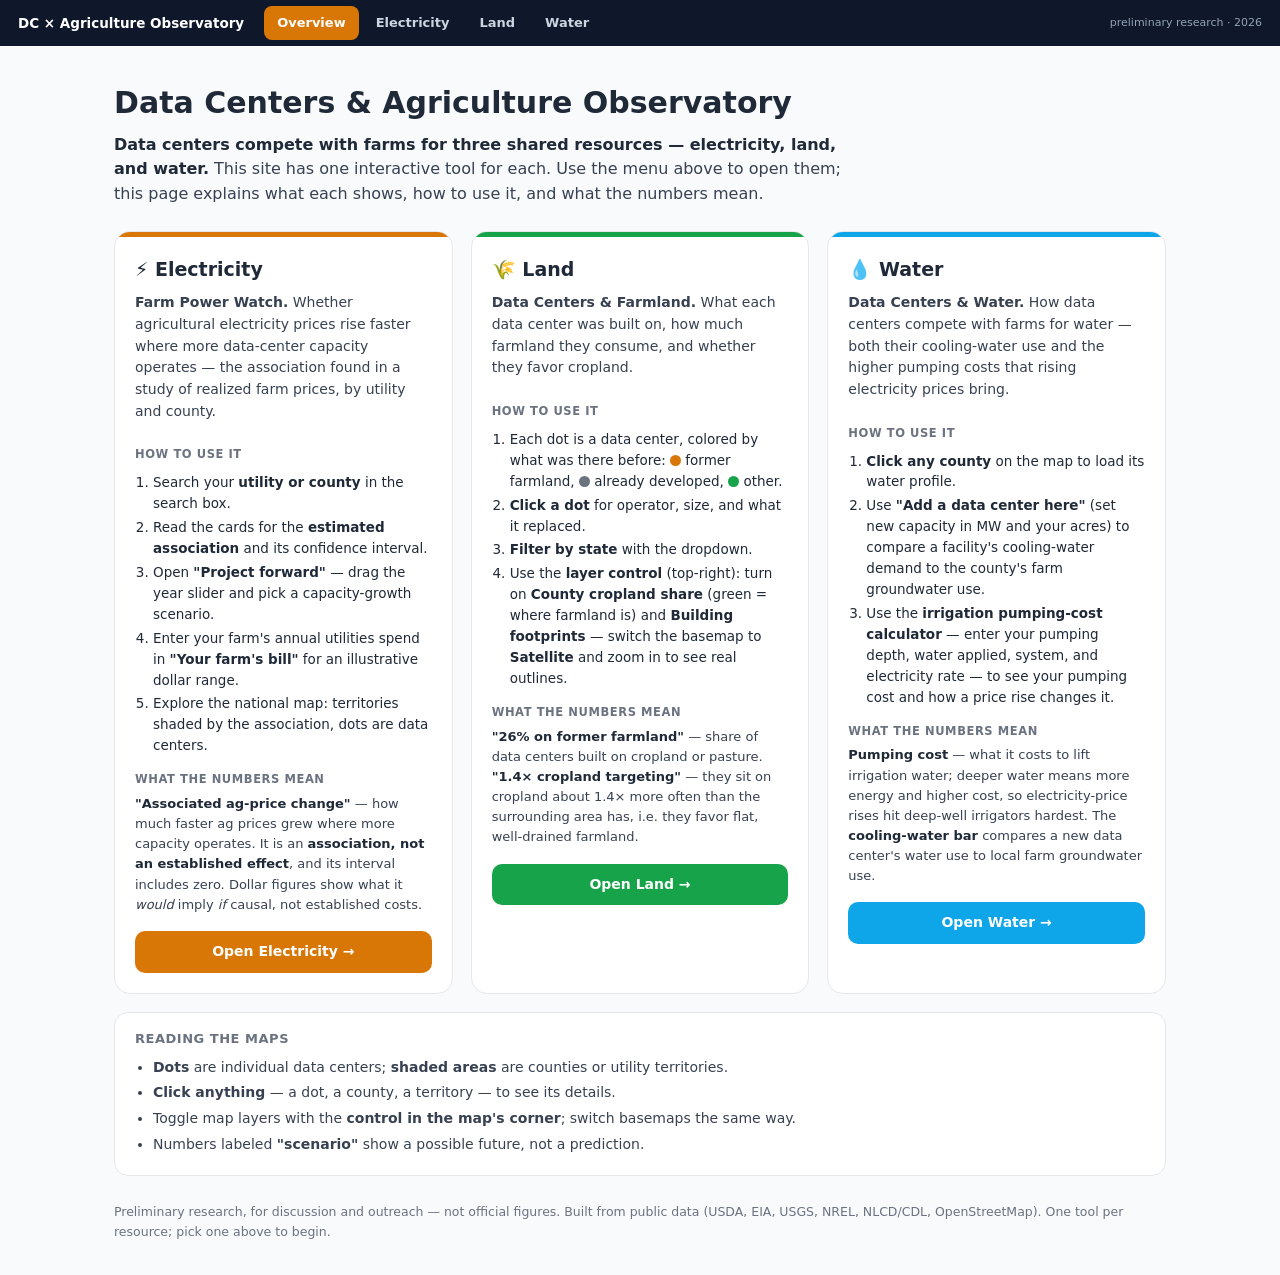
==== index.html @ 44971e9e "Add files via upload" ====
<!DOCTYPE html>
<html lang="en">
<head>
<meta charset="utf-8"/>
<meta name="viewport" content="width=device-width, initial-scale=1"/>
<title>DC × Agriculture Observatory — Overview</title>
<style>
  :root{--amber:#d97706;--green:#16a34a;--blue:#0ea5e9;--ink:#1f2937;--muted:#6b7280;--line:#e5e7eb;--bg:#f8fafc}
  *{box-sizing:border-box}
  body{margin:0;font-family:system-ui,-apple-system,Segoe UI,Roboto,sans-serif;color:var(--ink);background:var(--bg);line-height:1.55}
  .obs-nav{display:flex;align-items:center;gap:4px;background:#0f172a;padding:0 18px;height:46px;position:sticky;top:0;z-index:9999}
  .obs-nav .obs-brand{font-weight:700;font-size:13.5px;color:#fff;margin-right:16px}
  .obs-nav a{color:#cbd5e1;text-decoration:none;padding:7px 13px;border-radius:8px;font-size:13px;font-weight:600}
  .obs-nav a:hover{background:#1e293b;color:#fff}
  .obs-nav a.active{background:#d97706;color:#fff}
  .obs-nav .spacer{flex:1}.obs-nav .tag{font-size:11px;color:#94a3b8}
  .hero{max-width:1100px;margin:0 auto;padding:34px 24px 6px}
  .hero h1{font-size:30px;margin:0 0 6px}
  .hero p{font-size:16px;color:#374151;max-width:760px;margin:0}
  .hero .lead{font-weight:600;color:var(--ink)}
  .grid{max-width:1100px;margin:18px auto;padding:0 24px;display:grid;grid-template-columns:repeat(auto-fit,minmax(300px,1fr));gap:18px}
  .card{background:#fff;border:1px solid var(--line);border-radius:16px;overflow:hidden;display:flex;flex-direction:column}
  .card .accent{height:5px}
  .card .body{padding:18px 20px 20px;display:flex;flex-direction:column;height:100%}
  .card h2{font-size:19px;margin:0 0 2px;display:flex;align-items:center;gap:8px}
  .card .what{color:#374151;font-size:14px;margin:6px 0 12px}
  .card h3{font-size:11.5px;text-transform:uppercase;letter-spacing:.05em;color:var(--muted);margin:12px 0 5px}
  .card ol{margin:0;padding-left:18px;font-size:13.5px}
  .card ol li{margin:3px 0}
  .card .means{font-size:13px;color:#374151}
  .card .means b{color:var(--ink)}
  .card .open{margin-top:auto;display:inline-block;text-align:center;margin-top:16px;padding:10px;border-radius:10px;color:#fff;font-weight:700;text-decoration:none;font-size:14px}
  .tips,.foot{max-width:1100px;margin:0 auto;padding:8px 24px}
  .tips{background:#fff;border:1px solid var(--line);border-radius:14px;padding:16px 20px;margin:6px auto 18px;max-width:1052px}
  .tips h3{margin:0 0 8px;font-size:13px;text-transform:uppercase;letter-spacing:.04em;color:var(--muted)}
  .tips ul{margin:0;padding-left:18px;font-size:14px;color:#374151}
  .tips li{margin:4px 0}
  .foot{color:var(--muted);font-size:12.5px;padding-bottom:34px}
  .dot{width:11px;height:11px;border-radius:50%;display:inline-block;vertical-align:middle}
</style>
</head>
<body>
<nav class="obs-nav">
  <span class="obs-brand">DC × Agriculture Observatory</span>
  <a href="index.html" class="active">Overview</a>
  <a href="electricity.html">Electricity</a>
  <a href="land_map.html">Land</a>
  <a href="water_map.html">Water</a>
  <span class="spacer"></span><span class="tag">preliminary research · 2026</span>
</nav>

<div class="hero">
  <h1>Data Centers &amp; Agriculture Observatory</h1>
  <p><span class="lead">Data centers compete with farms for three shared resources — electricity, land, and water.</span>
  This site has one interactive tool for each. Use the menu above to open them; this page explains what each
  shows, how to use it, and what the numbers mean.</p>
</div>

<div class="grid">

  <!-- ELECTRICITY -->
  <div class="card">
    <div class="accent" style="background:var(--amber)"></div>
    <div class="body">
      <h2>⚡ Electricity</h2>
      <div class="what"><b>Farm Power Watch.</b> Whether agricultural electricity prices rise faster where more
        data-center capacity operates — the association found in a study of realized farm prices, by utility and county.</div>
      <h3>How to use it</h3>
      <ol>
        <li>Search your <b>utility or county</b> in the search box.</li>
        <li>Read the cards for the <b>estimated association</b> and its confidence interval.</li>
        <li>Open <b>"Project forward"</b> — drag the year slider and pick a capacity-growth scenario.</li>
        <li>Enter your farm's annual utilities spend in <b>"Your farm's bill"</b> for an illustrative dollar range.</li>
        <li>Explore the national map: territories shaded by the association, dots are data centers.</li>
      </ol>
      <h3>What the numbers mean</h3>
      <div class="means"><b>"Associated ag-price change"</b> — how much faster ag prices grew where more
        capacity operates. It is an <b>association, not an established effect</b>, and its interval includes
        zero. Dollar figures show what it <em>would</em> imply <em>if</em> causal, not established costs.</div>
      <a class="open" style="background:var(--amber)" href="electricity.html">Open Electricity →</a>
    </div>
  </div>

  <!-- LAND -->
  <div class="card">
    <div class="accent" style="background:var(--green)"></div>
    <div class="body">
      <h2>🌾 Land</h2>
      <div class="what"><b>Data Centers &amp; Farmland.</b> What each data center was built on, how much farmland
        they consume, and whether they favor cropland.</div>
      <h3>How to use it</h3>
      <ol>
        <li>Each dot is a data center, colored by what was there before:
          <span class="dot" style="background:var(--amber)"></span> former farmland,
          <span class="dot" style="background:#6b7280"></span> already developed,
          <span class="dot" style="background:var(--green)"></span> other.</li>
        <li><b>Click a dot</b> for operator, size, and what it replaced.</li>
        <li><b>Filter by state</b> with the dropdown.</li>
        <li>Use the <b>layer control</b> (top-right): turn on <b>County cropland share</b> (green = where farmland is)
          and <b>Building footprints</b> — switch the basemap to <b>Satellite</b> and zoom in to see real outlines.</li>
      </ol>
      <h3>What the numbers mean</h3>
      <div class="means"><b>"26% on former farmland"</b> — share of data centers built on cropland or pasture.
        <b>"1.4× cropland targeting"</b> — they sit on cropland about 1.4× more often than the surrounding area has,
        i.e. they favor flat, well-drained farmland.</div>
      <a class="open" style="background:var(--green)" href="land_map.html">Open Land →</a>
    </div>
  </div>

  <!-- WATER -->
  <div class="card">
    <div class="accent" style="background:var(--blue)"></div>
    <div class="body">
      <h2>💧 Water</h2>
      <div class="what"><b>Data Centers &amp; Water.</b> How data centers compete with farms for water — both their
        cooling-water use and the higher pumping costs that rising electricity prices bring.</div>
      <h3>How to use it</h3>
      <ol>
        <li><b>Click any county</b> on the map to load its water profile.</li>
        <li>Use <b>"Add a data center here"</b> (set new capacity in MW and your acres) to compare a facility's
          cooling-water demand to the county's farm groundwater use.</li>
        <li>Use the <b>irrigation pumping-cost calculator</b> — enter your pumping depth, water applied, system,
          and electricity rate — to see your pumping cost and how a price rise changes it.</li>
      </ol>
      <h3>What the numbers mean</h3>
      <div class="means"><b>Pumping cost</b> — what it costs to lift irrigation water; deeper water means more
        energy and higher cost, so electricity-price rises hit deep-well irrigators hardest. The
        <b>cooling-water bar</b> compares a new data center's water use to local farm groundwater use.</div>
      <a class="open" style="background:var(--blue)" href="water_map.html">Open Water →</a>
    </div>
  </div>
</div>

<div class="tips">
  <h3>Reading the maps</h3>
  <ul>
    <li><b>Dots</b> are individual data centers; <b>shaded areas</b> are counties or utility territories.</li>
    <li><b>Click anything</b> — a dot, a county, a territory — to see its details.</li>
    <li>Toggle map layers with the <b>control in the map's corner</b>; switch basemaps the same way.</li>
    <li>Numbers labeled <b>"scenario"</b> show a possible future, not a prediction.</li>
  </ul>
</div>

<div class="foot">
  Preliminary research, for discussion and outreach — not official figures. Built from public data
  (USDA, EIA, USGS, NREL, NLCD/CDL, OpenStreetMap). One tool per resource; pick one above to begin.
</div>
</body>
</html>
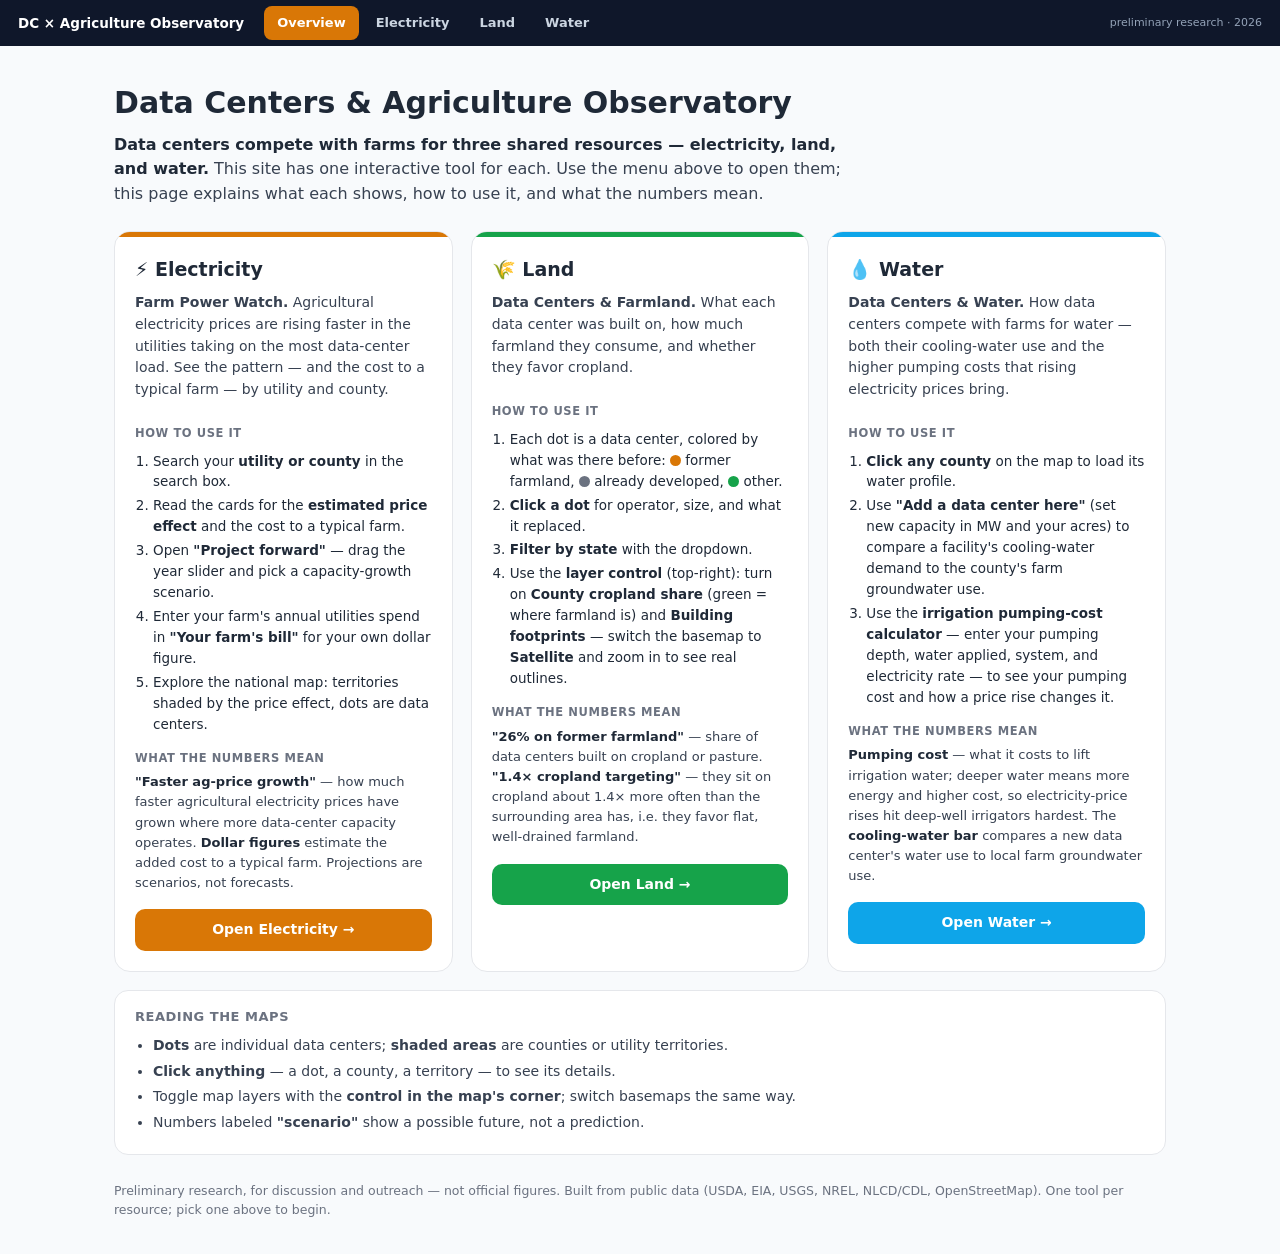
==== commit c423b90e: "Reframe electricity tool: lead with the finding, lighten hedging Confident, benefit-led copy; remove" ====
--- a/index.html
+++ b/index.html
@@ -63,20 +63,20 @@
     <div class="accent" style="background:var(--amber)"></div>
     <div class="body">
       <h2>⚡ Electricity</h2>
-      <div class="what"><b>Farm Power Watch.</b> Whether agricultural electricity prices rise faster where more
-        data-center capacity operates — the association found in a study of realized farm prices, by utility and county.</div>
+      <div class="what"><b>Farm Power Watch.</b> Agricultural electricity prices are rising faster in the
+        utilities taking on the most data-center load. See the pattern — and the cost to a typical farm — by utility and county.</div>
       <h3>How to use it</h3>
       <ol>
         <li>Search your <b>utility or county</b> in the search box.</li>
-        <li>Read the cards for the <b>estimated association</b> and its confidence interval.</li>
+        <li>Read the cards for the <b>estimated price effect</b> and the cost to a typical farm.</li>
         <li>Open <b>"Project forward"</b> — drag the year slider and pick a capacity-growth scenario.</li>
-        <li>Enter your farm's annual utilities spend in <b>"Your farm's bill"</b> for an illustrative dollar range.</li>
-        <li>Explore the national map: territories shaded by the association, dots are data centers.</li>
+        <li>Enter your farm's annual utilities spend in <b>"Your farm's bill"</b> for your own dollar figure.</li>
+        <li>Explore the national map: territories shaded by the price effect, dots are data centers.</li>
       </ol>
       <h3>What the numbers mean</h3>
-      <div class="means"><b>"Associated ag-price change"</b> — how much faster ag prices grew where more
-        capacity operates. It is an <b>association, not an established effect</b>, and its interval includes
-        zero. Dollar figures show what it <em>would</em> imply <em>if</em> causal, not established costs.</div>
+      <div class="means"><b>"Faster ag-price growth"</b> — how much faster agricultural electricity prices
+        have grown where more data-center capacity operates. <b>Dollar figures</b> estimate the added cost
+        to a typical farm. Projections are scenarios, not forecasts.</div>
       <a class="open" style="background:var(--amber)" href="electricity.html">Open Electricity →</a>
     </div>
   </div>
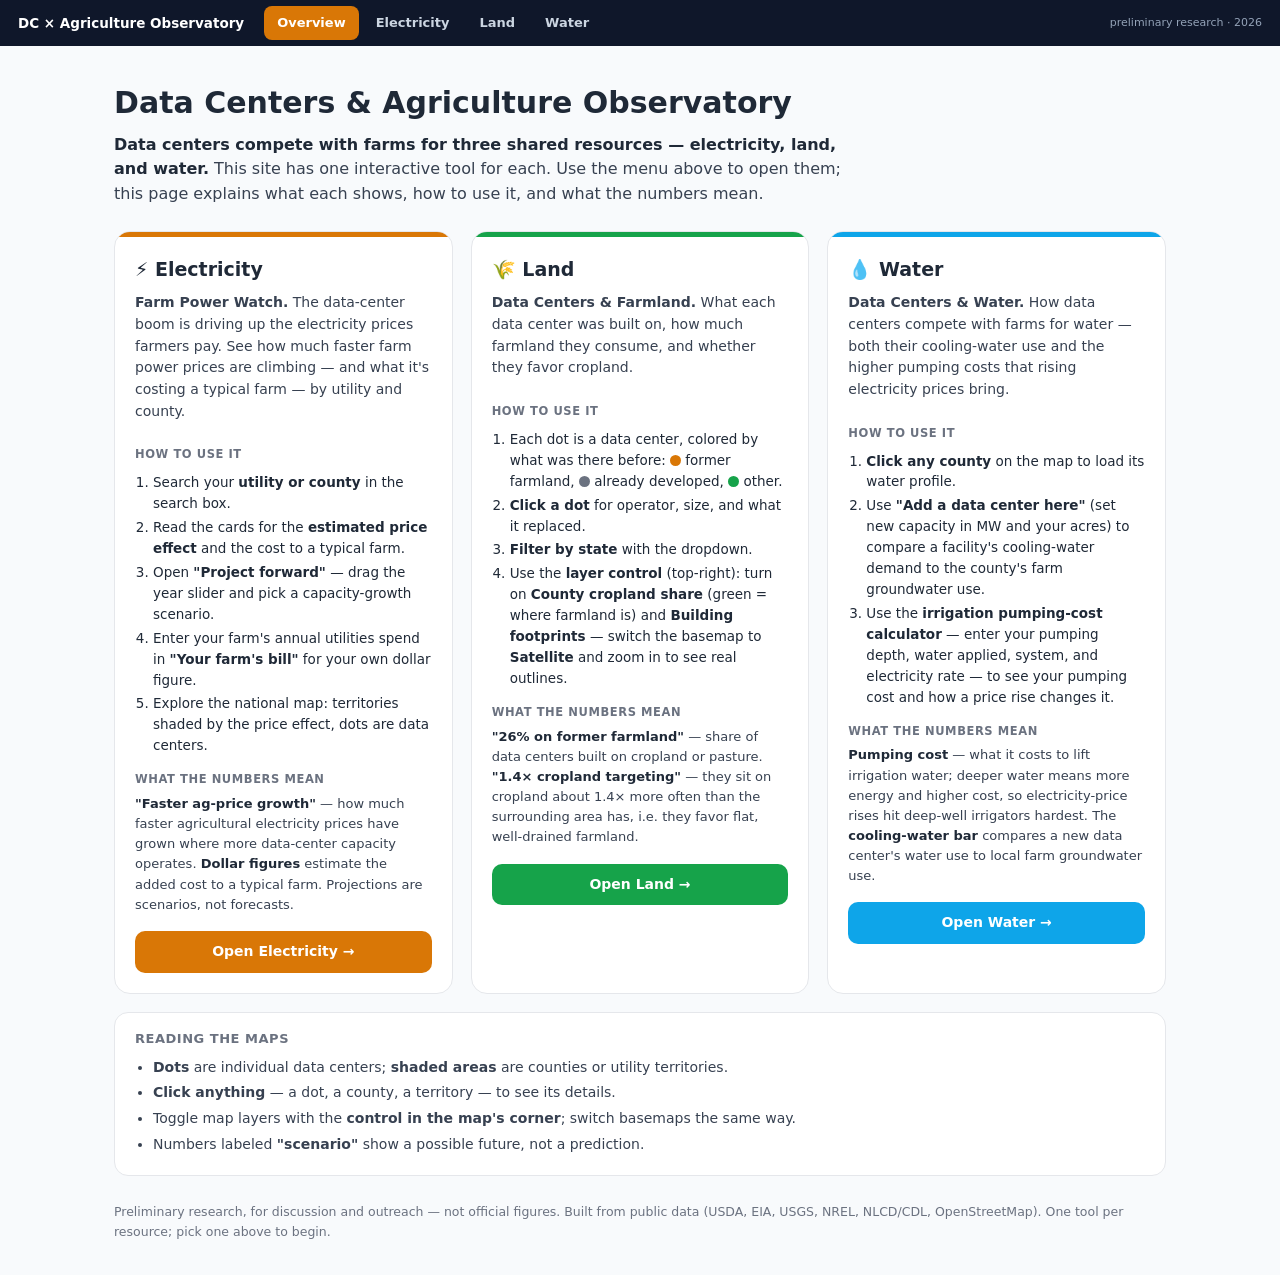
==== commit a7ef098b: "Dashboard: bolder, general-audience framing Lead with the argument (data centers, farmers' bills); v" ====
--- a/index.html
+++ b/index.html
@@ -63,8 +63,8 @@
     <div class="accent" style="background:var(--amber)"></div>
     <div class="body">
       <h2>⚡ Electricity</h2>
-      <div class="what"><b>Farm Power Watch.</b> Agricultural electricity prices are rising faster in the
-        utilities taking on the most data-center load. See the pattern — and the cost to a typical farm — by utility and county.</div>
+      <div class="what"><b>Farm Power Watch.</b> The data-center boom is driving up the electricity prices
+        farmers pay. See how much faster farm power prices are climbing — and what it's costing a typical farm — by utility and county.</div>
       <h3>How to use it</h3>
       <ol>
         <li>Search your <b>utility or county</b> in the search box.</li>
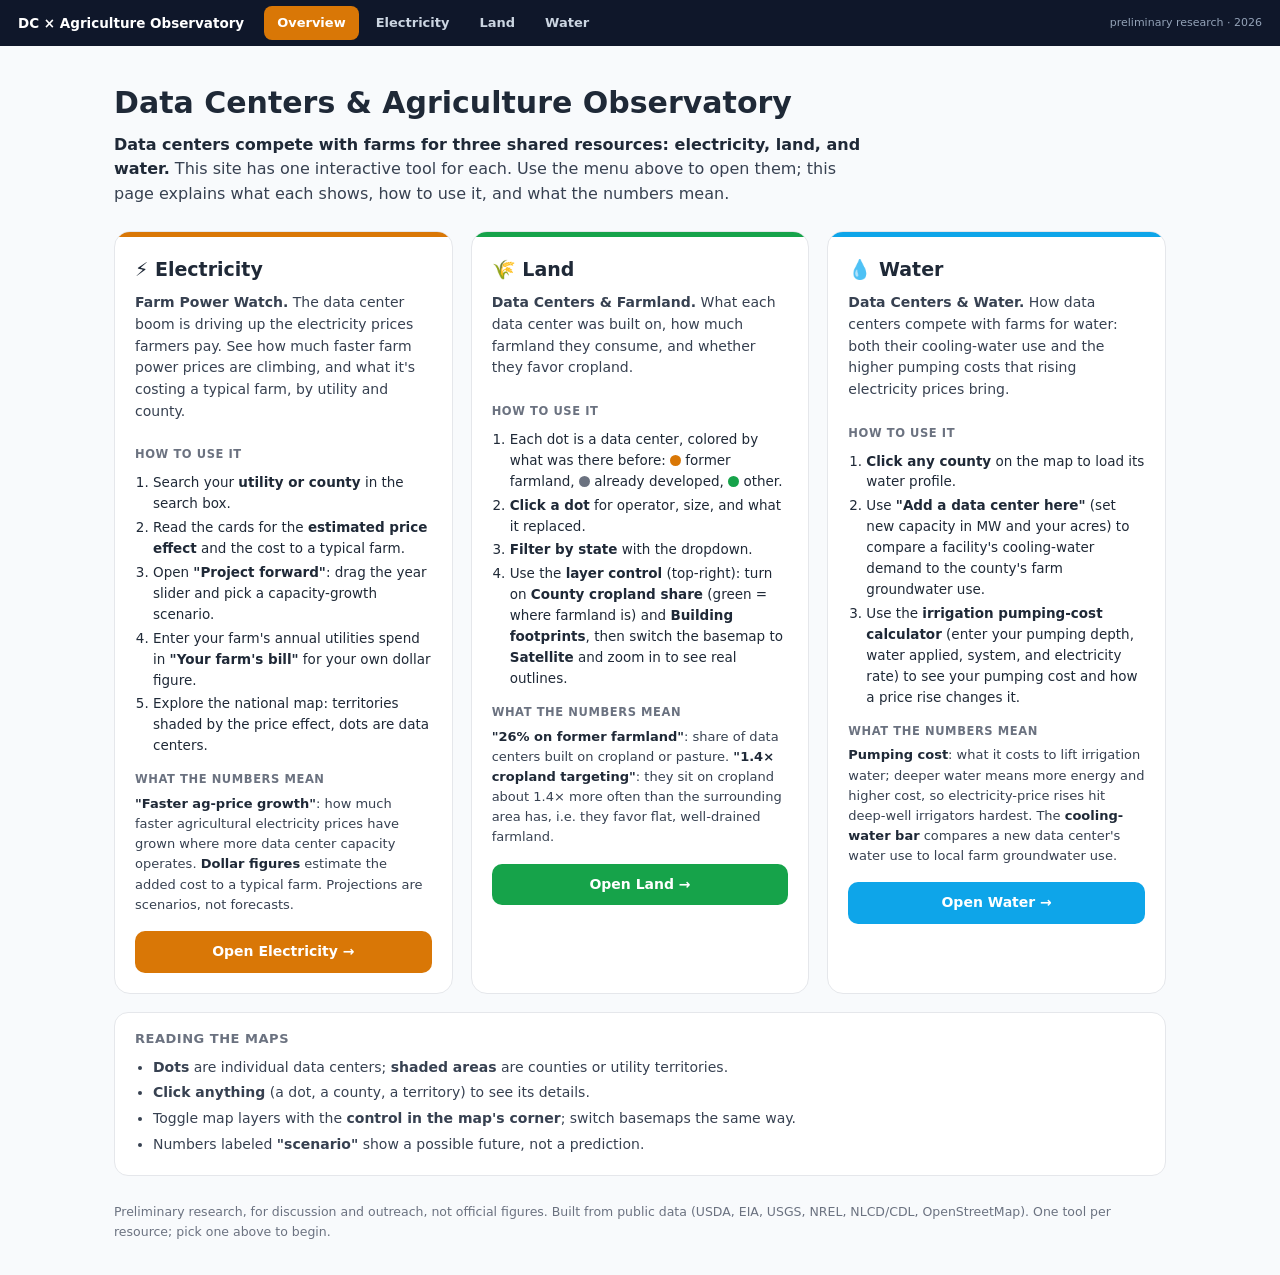
==== commit 810a922f: "Copy edit: drop "picking up the tab", remove em dashes, unhyphenate "data center" Across all four pa" ====
--- a/index.html
+++ b/index.html
@@ -3,7 +3,7 @@
 <head>
 <meta charset="utf-8"/>
 <meta name="viewport" content="width=device-width, initial-scale=1"/>
-<title>DC × Agriculture Observatory — Overview</title>
+<title>DC × Agriculture Observatory · Overview</title>
 <style>
   :root{--amber:#d97706;--green:#16a34a;--blue:#0ea5e9;--ink:#1f2937;--muted:#6b7280;--line:#e5e7eb;--bg:#f8fafc}
   *{box-sizing:border-box}
@@ -51,7 +51,7 @@
 
 <div class="hero">
   <h1>Data Centers &amp; Agriculture Observatory</h1>
-  <p><span class="lead">Data centers compete with farms for three shared resources — electricity, land, and water.</span>
+  <p><span class="lead">Data centers compete with farms for three shared resources: electricity, land, and water.</span>
   This site has one interactive tool for each. Use the menu above to open them; this page explains what each
   shows, how to use it, and what the numbers mean.</p>
 </div>
@@ -63,19 +63,19 @@
     <div class="accent" style="background:var(--amber)"></div>
     <div class="body">
       <h2>⚡ Electricity</h2>
-      <div class="what"><b>Farm Power Watch.</b> The data-center boom is driving up the electricity prices
-        farmers pay. See how much faster farm power prices are climbing — and what it's costing a typical farm — by utility and county.</div>
+      <div class="what"><b>Farm Power Watch.</b> The data center boom is driving up the electricity prices
+        farmers pay. See how much faster farm power prices are climbing, and what it's costing a typical farm, by utility and county.</div>
       <h3>How to use it</h3>
       <ol>
         <li>Search your <b>utility or county</b> in the search box.</li>
         <li>Read the cards for the <b>estimated price effect</b> and the cost to a typical farm.</li>
-        <li>Open <b>"Project forward"</b> — drag the year slider and pick a capacity-growth scenario.</li>
+        <li>Open <b>"Project forward"</b>: drag the year slider and pick a capacity-growth scenario.</li>
         <li>Enter your farm's annual utilities spend in <b>"Your farm's bill"</b> for your own dollar figure.</li>
         <li>Explore the national map: territories shaded by the price effect, dots are data centers.</li>
       </ol>
       <h3>What the numbers mean</h3>
-      <div class="means"><b>"Faster ag-price growth"</b> — how much faster agricultural electricity prices
-        have grown where more data-center capacity operates. <b>Dollar figures</b> estimate the added cost
+      <div class="means"><b>"Faster ag-price growth"</b>: how much faster agricultural electricity prices
+        have grown where more data center capacity operates. <b>Dollar figures</b> estimate the added cost
         to a typical farm. Projections are scenarios, not forecasts.</div>
       <a class="open" style="background:var(--amber)" href="electricity.html">Open Electricity →</a>
     </div>
@@ -97,11 +97,11 @@
         <li><b>Click a dot</b> for operator, size, and what it replaced.</li>
         <li><b>Filter by state</b> with the dropdown.</li>
         <li>Use the <b>layer control</b> (top-right): turn on <b>County cropland share</b> (green = where farmland is)
-          and <b>Building footprints</b> — switch the basemap to <b>Satellite</b> and zoom in to see real outlines.</li>
+          and <b>Building footprints</b>, then switch the basemap to <b>Satellite</b> and zoom in to see real outlines.</li>
       </ol>
       <h3>What the numbers mean</h3>
-      <div class="means"><b>"26% on former farmland"</b> — share of data centers built on cropland or pasture.
-        <b>"1.4× cropland targeting"</b> — they sit on cropland about 1.4× more often than the surrounding area has,
+      <div class="means"><b>"26% on former farmland"</b>: share of data centers built on cropland or pasture.
+        <b>"1.4× cropland targeting"</b>: they sit on cropland about 1.4× more often than the surrounding area has,
         i.e. they favor flat, well-drained farmland.</div>
       <a class="open" style="background:var(--green)" href="land_map.html">Open Land →</a>
     </div>
@@ -112,18 +112,18 @@
     <div class="accent" style="background:var(--blue)"></div>
     <div class="body">
       <h2>💧 Water</h2>
-      <div class="what"><b>Data Centers &amp; Water.</b> How data centers compete with farms for water — both their
+      <div class="what"><b>Data Centers &amp; Water.</b> How data centers compete with farms for water: both their
         cooling-water use and the higher pumping costs that rising electricity prices bring.</div>
       <h3>How to use it</h3>
       <ol>
         <li><b>Click any county</b> on the map to load its water profile.</li>
         <li>Use <b>"Add a data center here"</b> (set new capacity in MW and your acres) to compare a facility's
           cooling-water demand to the county's farm groundwater use.</li>
-        <li>Use the <b>irrigation pumping-cost calculator</b> — enter your pumping depth, water applied, system,
-          and electricity rate — to see your pumping cost and how a price rise changes it.</li>
+        <li>Use the <b>irrigation pumping-cost calculator</b> (enter your pumping depth, water applied, system,
+          and electricity rate) to see your pumping cost and how a price rise changes it.</li>
       </ol>
       <h3>What the numbers mean</h3>
-      <div class="means"><b>Pumping cost</b> — what it costs to lift irrigation water; deeper water means more
+      <div class="means"><b>Pumping cost</b>: what it costs to lift irrigation water; deeper water means more
         energy and higher cost, so electricity-price rises hit deep-well irrigators hardest. The
         <b>cooling-water bar</b> compares a new data center's water use to local farm groundwater use.</div>
       <a class="open" style="background:var(--blue)" href="water_map.html">Open Water →</a>
@@ -135,14 +135,14 @@
   <h3>Reading the maps</h3>
   <ul>
     <li><b>Dots</b> are individual data centers; <b>shaded areas</b> are counties or utility territories.</li>
-    <li><b>Click anything</b> — a dot, a county, a territory — to see its details.</li>
+    <li><b>Click anything</b> (a dot, a county, a territory) to see its details.</li>
     <li>Toggle map layers with the <b>control in the map's corner</b>; switch basemaps the same way.</li>
     <li>Numbers labeled <b>"scenario"</b> show a possible future, not a prediction.</li>
   </ul>
 </div>
 
 <div class="foot">
-  Preliminary research, for discussion and outreach — not official figures. Built from public data
+  Preliminary research, for discussion and outreach, not official figures. Built from public data
   (USDA, EIA, USGS, NREL, NLCD/CDL, OpenStreetMap). One tool per resource; pick one above to begin.
 </div>
 </body>
